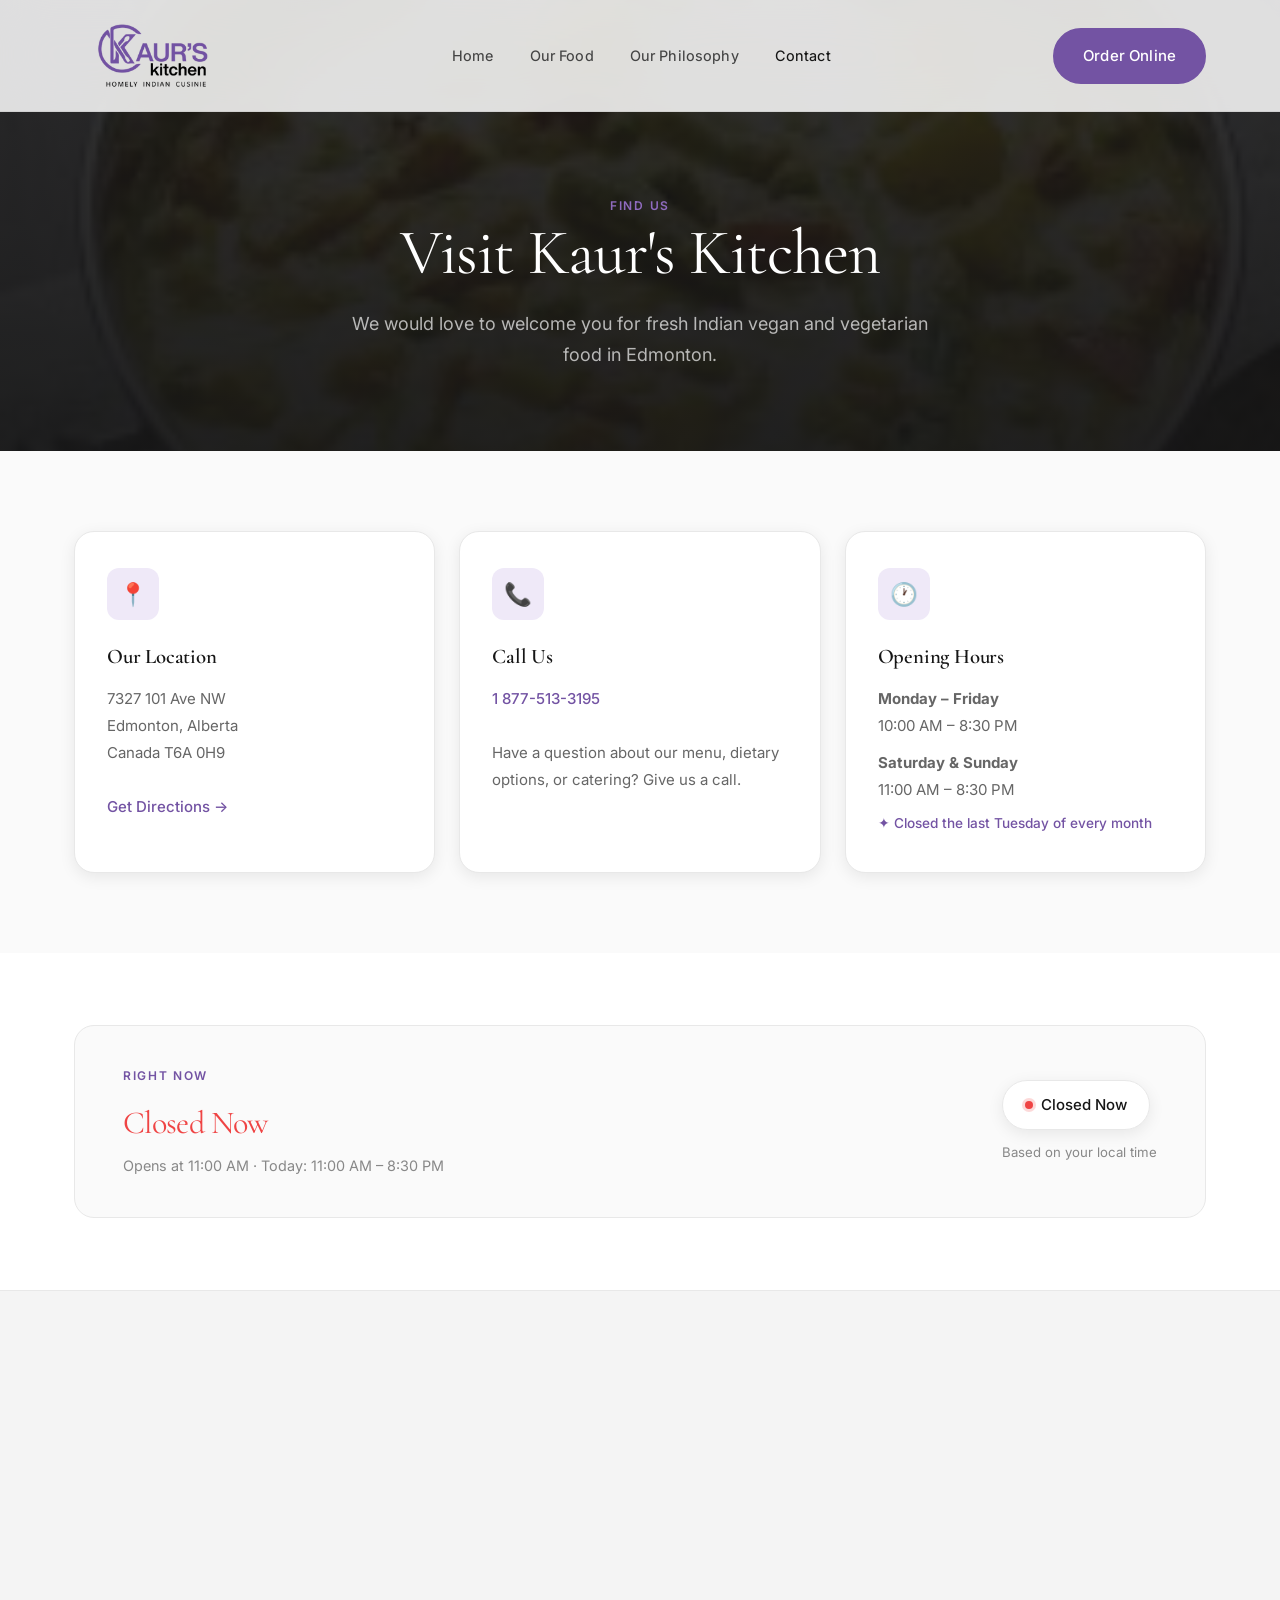
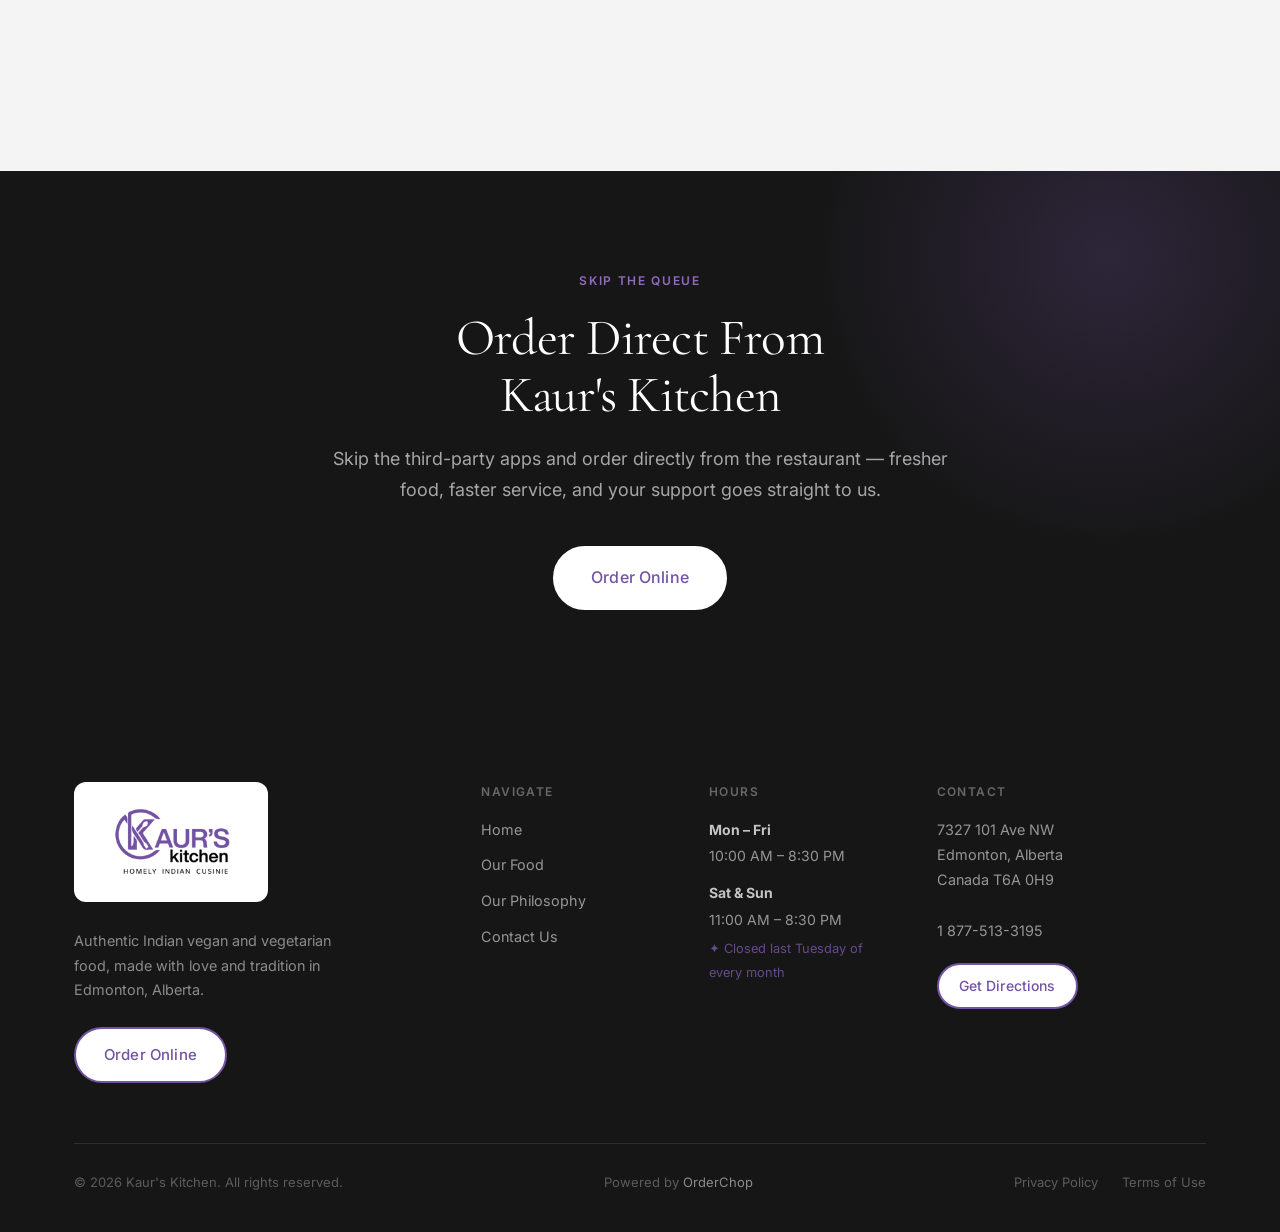
==== contact.html @ 526e94b9 "Add files via upload" ====
<!DOCTYPE html>
<html lang="en">
<head>
  <meta charset="UTF-8" />
  <meta name="viewport" content="width=device-width, initial-scale=1.0" />
  <meta name="description" content="Contact Kaur's Kitchen — Visit us at 7327 101 Ave NW, Edmonton, Alberta. Call 1 877-513-3195 or order online." />
  <meta name="theme-color" content="#7353A3" />

  <!-- Open Graph -->
  <meta property="og:type"        content="website" />
  <meta property="og:title"       content="Contact — Kaur's Kitchen" />
  <meta property="og:description" content="Visit us in Edmonton for fresh Indian vegan and vegetarian food. Find our address, hours, and get directions." />

  <title>Contact — Kaur's Kitchen</title>

  <link rel="stylesheet" href="style.css" />
  <link rel="preconnect" href="https://fonts.googleapis.com" />
  <link rel="preconnect" href="https://fonts.gstatic.com" crossorigin />
</head>
<body>

  <!-- =============================================
       NAVIGATION
       ============================================= -->
  <header>
    <nav class="nav" role="navigation" aria-label="Main navigation">
      <div class="nav__inner">

        <a href="index.html" class="nav__logo" aria-label="Kaur's Kitchen home">
          <img src="images/Kaurs Kitchen Logo.webp" alt="Kaur's Kitchen" class="nav__logo-img" />
        </a>

        <ul class="nav__links" role="list">
          <li><a href="index.html"             class="nav__link">Home</a></li>
          <li><a href="index.html#our-food"    class="nav__link">Our Food</a></li>
          <li><a href="index.html#our-philosophy" class="nav__link">Our Philosophy</a></li>
          <li><a href="contact.html"           class="nav__link" aria-current="page">Contact</a></li>
        </ul>

        <div class="nav__cta">
          <a href="https://app.orderchop.com/69f3a3f9e282db136ff66564/store"
             class="btn btn--primary"
             target="_blank"
             rel="noopener noreferrer"
             aria-label="Order online from Kaur's Kitchen">
            Order Online
          </a>
        </div>

        <button class="nav__hamburger"
                aria-label="Open navigation menu"
                aria-expanded="false"
                aria-controls="mobile-menu">
          <span></span>
          <span></span>
          <span></span>
        </button>

      </div>
    </nav>

    <!-- Mobile menu -->
    <div class="nav__mobile-menu" id="mobile-menu" role="dialog" aria-label="Mobile navigation">
      <a href="index.html"                class="nav__mobile-link">Home</a>
      <a href="index.html#our-food"       class="nav__mobile-link">Our Food</a>
      <a href="index.html#our-philosophy" class="nav__mobile-link">Our Philosophy</a>
      <a href="contact.html"              class="nav__mobile-link">Contact</a>
      <a href="https://app.orderchop.com/69f3a3f9e282db136ff66564/store"
         class="btn btn--primary btn--lg nav__mobile-cta"
         target="_blank"
         rel="noopener noreferrer">
        Order Online
      </a>
    </div>
  </header>

  <main>

    <!-- =============================================
         CONTACT HERO
         ============================================= -->
    <section class="contact-hero" aria-labelledby="contact-hero-heading">

      <div class="contact-hero__bg" aria-hidden="true">
        <img src="images/7.jpg" alt="" />
      </div>
      <div class="contact-hero__overlay" aria-hidden="true"></div>

      <div class="contact-hero__content">
        <span class="eyebrow">Find Us</span>
        <h1 class="headline headline--lg" id="contact-hero-heading">
          Visit Kaur's Kitchen
        </h1>
        <p class="body-lg">
          We would love to welcome you for fresh Indian vegan and vegetarian
          food in Edmonton.
        </p>
      </div>

    </section>

    <!-- =============================================
         CONTACT CARDS
         ============================================= -->
    <section class="contact-cards" aria-labelledby="contact-cards-heading">
      <div class="container">

        <h2 class="visually-hidden" id="contact-cards-heading">Contact Information</h2>

        <div class="contact-cards__grid">

          <!-- Address -->
          <div class="contact-card fade-up fade-up-delay-1">
            <div class="contact-card__icon" aria-hidden="true">📍</div>
            <h3 class="contact-card__title">Our Location</h3>
            <address class="contact-card__content" style="font-style:normal;">
              <p>7327 101 Ave NW</p>
              <p>Edmonton, Alberta</p>
              <p>Canada T6A 0H9</p>
              <br>
              <a href="https://maps.google.com/?q=7327+101+Ave+NW,+Edmonton,+AB+T6A+0H9"
                 target="_blank"
                 rel="noopener noreferrer"
                 aria-label="Get directions to Kaur's Kitchen on Google Maps">
                Get Directions →
              </a>
            </address>
          </div>

          <!-- Phone -->
          <div class="contact-card fade-up fade-up-delay-2">
            <div class="contact-card__icon" aria-hidden="true">📞</div>
            <h3 class="contact-card__title">Call Us</h3>
            <div class="contact-card__content">
              <p>
                <a href="tel:18775133195" aria-label="Call Kaur's Kitchen at 1 877-513-3195">
                  1 877-513-3195
                </a>
              </p>
              <br>
              <p>Have a question about our menu, dietary options, or catering? Give us a call.</p>
            </div>
          </div>

          <!-- Hours -->
          <div class="contact-card fade-up fade-up-delay-3">
            <div class="contact-card__icon" aria-hidden="true">🕐</div>
            <h3 class="contact-card__title">Opening Hours</h3>
            <div class="contact-card__content" aria-label="Restaurant opening hours">
              <p><strong>Monday – Friday</strong></p>
              <p>10:00 AM – 8:30 PM</p>
              <p style="margin-top:10px;"><strong>Saturday &amp; Sunday</strong></p>
              <p>11:00 AM – 8:30 PM</p>
              <span class="closed-note">✦ Closed the last Tuesday of every month</span>
            </div>
          </div>

        </div>
      </div>
    </section>

    <!-- =============================================
         DYNAMIC STATUS
         ============================================= -->
    <section class="contact-status" aria-label="Current restaurant status" aria-live="polite">
      <div class="container">
        <div class="contact-status__inner fade-up">

          <div class="contact-status__text">
            <span class="eyebrow">Right Now</span>
            <p class="contact-status__label is-closed" data-status-heading aria-live="polite">
              Checking…
            </p>
            <p class="contact-status__meta" data-status-detail></p>
          </div>

          <div class="contact-status__badge-wrap">
            <div class="status-badge status-badge--card"
                 data-status-badge
                 style="font-size:0.9375rem; padding:12px 22px;"
                 aria-live="polite">
              <span class="status-dot" data-status-dot aria-hidden="true"></span>
              <span data-status-label>Checking hours…</span>
            </div>
            <p style="margin-top: 12px; font-size:0.825rem; color:var(--gray-500); text-align:center;">
              Based on your local time
            </p>
          </div>

        </div>
      </div>
    </section>

    <!-- =============================================
         MAP
         ============================================= -->
    <section class="contact-map" aria-label="Map showing Kaur's Kitchen location">
      <iframe
        title="Kaur's Kitchen location map"
        loading="lazy"
        allowfullscreen
        referrerpolicy="no-referrer-when-downgrade"
        src="https://www.google.com/maps?q=7327+101+Ave+NW,+Edmonton,+AB+T6A+0H9,+Canada&output=embed">
      </iframe>
    </section>

    <!-- =============================================
         ORDER CTA
         ============================================= -->
    <section class="section order-cta" aria-labelledby="contact-order-heading">
      <div class="order-cta__bg-accent" aria-hidden="true"></div>
      <div class="container">
        <div class="order-cta__content fade-up">
          <span class="order-cta__eyebrow">Skip the Queue</span>
          <h2 class="headline" id="contact-order-heading">
            Order Direct From<br>Kaur's Kitchen
          </h2>
          <p class="body-lg">
            Skip the third-party apps and order directly from the restaurant —
            fresher food, faster service, and your support goes straight to us.
          </p>
          <a href="https://app.orderchop.com/69f3a3f9e282db136ff66564/store"
             class="btn btn--white btn--lg"
             target="_blank"
             rel="noopener noreferrer">
            Order Online
          </a>
        </div>
      </div>
    </section>

  </main>

  <!-- =============================================
       FOOTER
       ============================================= -->
  <footer class="footer" role="contentinfo">
    <div class="container">
      <div class="footer__grid">

        <div class="footer__brand">
          <div class="footer__logo-wrap">
            <a href="index.html" aria-label="Kaur's Kitchen home">
              <img src="images/Kaurs Kitchen Logo.webp" alt="Kaur's Kitchen" class="footer__logo-img" />
            </a>
          </div>
          <p class="footer__tagline">
            Authentic Indian vegan and vegetarian food, made with love and
            tradition in Edmonton, Alberta.
          </p>
          <a href="https://app.orderchop.com/69f3a3f9e282db136ff66564/store"
             class="btn btn--secondary"
             target="_blank"
             rel="noopener noreferrer">
            Order Online
          </a>
        </div>

        <div>
          <p class="footer__col-title">Navigate</p>
          <ul class="footer__links" role="list">
            <li><a href="index.html"                class="footer__link">Home</a></li>
            <li><a href="index.html#our-food"       class="footer__link">Our Food</a></li>
            <li><a href="index.html#our-philosophy" class="footer__link">Our Philosophy</a></li>
            <li><a href="contact.html"              class="footer__link">Contact Us</a></li>
          </ul>
        </div>

        <div>
          <p class="footer__col-title">Hours</p>
          <div class="footer__hours-list" aria-label="Opening hours">
            <p><strong style="color:rgba(255,255,255,0.75)">Mon – Fri</strong></p>
            <p>10:00 AM – 8:30 PM</p>
            <p style="margin-top:10px;"><strong style="color:rgba(255,255,255,0.75)">Sat &amp; Sun</strong></p>
            <p>11:00 AM – 8:30 PM</p>
            <p class="footer__hours-closed">✦ Closed last Tuesday of every month</p>
          </div>
        </div>

        <div>
          <p class="footer__col-title">Contact</p>
          <address class="footer__address" style="font-style:normal;">
            <p>7327 101 Ave NW</p>
            <p>Edmonton, Alberta</p>
            <p>Canada T6A 0H9</p>
            <br>
            <p><a href="tel:18775133195">1 877-513-3195</a></p>
          </address>
          <a href="https://maps.google.com/?q=7327+101+Ave+NW,+Edmonton,+AB+T6A+0H9"
             class="btn btn--secondary"
             target="_blank"
             rel="noopener noreferrer"
             style="font-size:0.875rem; padding:10px 20px;">
            Get Directions
          </a>
        </div>

      </div>

      <div class="footer__bottom">
        <p class="footer__copy">
          &copy; <span id="footer-year"></span> Kaur's Kitchen. All rights reserved.
        </p>
        <p class="footer__powered">
          Powered by <a href="https://orderchop.com/index.html" target="_blank" rel="noopener noreferrer">OrderChop</a>
        </p>
        <nav class="footer__legal" aria-label="Legal links">
          <a href="#">Privacy Policy</a>
          <a href="#">Terms of Use</a>
        </nav>
      </div>
    </div>
  </footer>

  <script src="script.js"></script>
  <script>
    document.getElementById('footer-year').textContent = new Date().getFullYear();
  </script>

</body>
</html>
---- style.css ----
/* =============================================
   Kaur's Kitchen — Shared Stylesheet
   ============================================= */

/* --- Google Fonts --- */
@import url('https://fonts.googleapis.com/css2?family=Cormorant+Garamond:ital,wght@0,300;0,400;0,500;0,600;0,700;1,400;1,600&family=Inter:wght@300;400;500;600&display=swap');

/* --- CSS Variables --- */
:root {
  --purple:        #7353A3;
  --purple-dark:   #5C4285;
  --purple-light:  #EFE9F8;
  --purple-mid:    #8F6BBF;
  --white:         #FFFFFF;
  --black:         #161616;
  --gray-50:       #FAFAFA;
  --gray-100:      #F4F4F4;
  --gray-200:      #E8E8E8;
  --gray-400:      #A0A0A0;
  --gray-500:      #888888;
  --gray-600:      #666666;
  --gray-700:      #444444;

  --font-heading:  'Cormorant Garamond', Georgia, serif;
  --font-body:     'Inter', -apple-system, BlinkMacSystemFont, 'Segoe UI', sans-serif;

  --radius-xs:  6px;
  --radius-sm:  12px;
  --radius-md:  20px;
  --radius-lg:  32px;
  --radius-xl:  48px;

  --shadow-xs:  0 1px 4px rgba(0,0,0,0.06);
  --shadow-sm:  0 4px 16px rgba(0,0,0,0.08);
  --shadow-md:  0 8px 32px rgba(0,0,0,0.12);
  --shadow-lg:  0 20px 60px rgba(0,0,0,0.16);
  --shadow-xl:  0 32px 80px rgba(0,0,0,0.20);

  --nav-height: 112px;
  --max-width:  1180px;

  --ease:       cubic-bezier(0.4, 0, 0.2, 1);
  --transition: 0.35s cubic-bezier(0.4, 0, 0.2, 1);
}

/* --- Reset --- */
*, *::before, *::after {
  box-sizing: border-box;
  margin: 0;
  padding: 0;
}

html {
  scroll-behavior: smooth;
  -webkit-text-size-adjust: 100%;
}

body {
  font-family: var(--font-body);
  font-size: 16px;
  line-height: 1.6;
  color: var(--black);
  background: var(--white);
  -webkit-font-smoothing: antialiased;
  -moz-osx-font-smoothing: grayscale;
  overflow-x: hidden;
}

img {
  display: block;
  max-width: 100%;
  height: auto;
}

a {
  text-decoration: none;
  color: inherit;
}

ul { list-style: none; }

/* --- Accessibility --- */
.visually-hidden {
  position: absolute;
  width: 1px;
  height: 1px;
  padding: 0;
  margin: -1px;
  overflow: hidden;
  clip: rect(0,0,0,0);
  white-space: nowrap;
  border: 0;
}

/* --- Container --- */
.container {
  max-width: var(--max-width);
  margin: 0 auto;
  padding: 0 24px;
}

/* --- Section Spacing --- */
.section {
  padding: 100px 0;
}

.section--sm {
  padding: 64px 0;
}

/* =============================================
   TYPOGRAPHY
   ============================================= */

.display {
  font-family: var(--font-heading);
  font-size: clamp(3rem, 6vw, 5.5rem);
  font-weight: 400;
  line-height: 1.08;
  letter-spacing: -0.02em;
  color: var(--black);
}

.headline {
  font-family: var(--font-heading);
  font-size: clamp(2.2rem, 4vw, 3.8rem);
  font-weight: 400;
  line-height: 1.1;
  letter-spacing: -0.015em;
  color: var(--black);
}

.headline--lg {
  font-size: clamp(2.6rem, 5vw, 4.8rem);
}

.subheadline {
  font-family: var(--font-heading);
  font-size: clamp(1.4rem, 2.5vw, 2rem);
  font-weight: 400;
  line-height: 1.3;
  letter-spacing: -0.01em;
}

.eyebrow {
  font-family: var(--font-body);
  font-size: 0.75rem;
  font-weight: 600;
  letter-spacing: 0.14em;
  text-transform: uppercase;
  color: var(--purple);
}

.body-lg {
  font-size: 1.125rem;
  line-height: 1.75;
  color: var(--gray-600);
}

.body-md {
  font-size: 1rem;
  line-height: 1.7;
  color: var(--gray-600);
}

/* =============================================
   BUTTONS
   ============================================= */

.btn {
  display: inline-flex;
  align-items: center;
  justify-content: center;
  gap: 8px;
  font-family: var(--font-body);
  font-size: 0.9375rem;
  font-weight: 500;
  letter-spacing: 0.01em;
  padding: 14px 28px;
  border-radius: 100px;
  border: 2px solid transparent;
  cursor: pointer;
  transition: var(--transition);
  white-space: nowrap;
  text-decoration: none;
  -webkit-tap-highlight-color: transparent;
}

.btn--primary {
  background: var(--purple);
  color: var(--white);
  border-color: var(--purple);
}

.btn--primary:hover {
  background: var(--purple-dark);
  border-color: var(--purple-dark);
  transform: translateY(-1px);
  box-shadow: 0 8px 24px rgba(115, 83, 163, 0.35);
}

.btn--secondary {
  background: var(--white);
  color: var(--purple);
  border-color: var(--purple);
}

.btn--secondary:hover {
  background: var(--purple-light);
  transform: translateY(-1px);
}

.btn--ghost-white {
  background: rgba(255,255,255,0.12);
  color: var(--white);
  border-color: rgba(255,255,255,0.5);
  backdrop-filter: blur(8px);
}

.btn--ghost-white:hover {
  background: rgba(255,255,255,0.22);
  border-color: rgba(255,255,255,0.8);
  transform: translateY(-1px);
}

.btn--white {
  background: var(--white);
  color: var(--purple);
  border-color: var(--white);
}

.btn--white:hover {
  background: var(--purple-light);
  transform: translateY(-1px);
}

.btn--lg {
  font-size: 1rem;
  padding: 17px 36px;
}

/* =============================================
   STATUS BADGE
   ============================================= */

.status-badge {
  display: inline-flex;
  align-items: center;
  gap: 8px;
  font-family: var(--font-body);
  font-size: 0.8125rem;
  font-weight: 500;
  padding: 8px 16px;
  border-radius: 100px;
  backdrop-filter: blur(12px);
  -webkit-backdrop-filter: blur(12px);
}

.status-badge--light {
  background: rgba(255,255,255,0.18);
  color: var(--white);
  border: 1px solid rgba(255,255,255,0.3);
}

.status-badge--card {
  background: var(--white);
  color: var(--black);
  border: 1px solid var(--gray-200);
  box-shadow: var(--shadow-sm);
}

.status-dot {
  width: 8px;
  height: 8px;
  border-radius: 50%;
  flex-shrink: 0;
}

.status-badge.is-open .status-dot {
  background: #22C55E;
  box-shadow: 0 0 0 3px rgba(34, 197, 94, 0.2);
  animation: pulse-green 2s ease-in-out infinite;
}

.status-badge.is-closed .status-dot,
.status-badge.is-closed-today .status-dot {
  background: #EF4444;
  box-shadow: 0 0 0 3px rgba(239, 68, 68, 0.2);
}

@keyframes pulse-green {
  0%, 100% { box-shadow: 0 0 0 3px rgba(34, 197, 94, 0.2); }
  50%       { box-shadow: 0 0 0 5px rgba(34, 197, 94, 0.1); }
}

.status-hours {
  font-size: 0.8125rem;
  color: var(--gray-500);
  margin-top: 6px;
}

/* =============================================
   NAVIGATION
   ============================================= */

.nav {
  position: fixed;
  top: 0;
  left: 0;
  right: 0;
  z-index: 1000;
  height: var(--nav-height);
  background: rgba(255,255,255,0.85);
  backdrop-filter: blur(24px) saturate(180%);
  -webkit-backdrop-filter: blur(24px) saturate(180%);
  border-bottom: 1px solid rgba(0,0,0,0.06);
  transition: box-shadow var(--transition);
}

.nav.is-scrolled {
  box-shadow: 0 2px 20px rgba(0,0,0,0.08);
}

.nav__inner {
  display: flex;
  align-items: center;
  justify-content: space-between;
  height: 100%;
  max-width: var(--max-width);
  margin: 0 auto;
  padding: 0 24px;
}

.nav__logo {
  display: inline-flex;
  align-items: center;
  text-decoration: none;
  flex-shrink: 0;
}

.nav__logo-img {
  height: 96px;
  width: auto;
  display: block;
}

/* Footer logo — sits on a white pill so the white-background image
   reads cleanly against the dark footer */
.footer__logo-wrap {
  display: inline-block;
  background: var(--white);
  border-radius: var(--radius-sm);
  padding: 10px 16px;
  margin-bottom: 20px;
}

.footer__logo-img {
  height: 100px;
  width: auto;
  display: block;
}

.nav__links {
  display: flex;
  align-items: center;
  gap: 36px;
}

.nav__link {
  font-size: 0.9rem;
  font-weight: 450;
  color: var(--gray-700);
  text-decoration: none;
  transition: color var(--transition);
  letter-spacing: 0.01em;
}

.nav__link:hover,
.nav__link.is-active {
  color: var(--black);
}

.nav__cta {
  display: flex;
  align-items: center;
  gap: 16px;
  flex-shrink: 0;
}

/* Mobile hamburger */
.nav__hamburger {
  display: none;
  flex-direction: column;
  gap: 5px;
  background: none;
  border: none;
  cursor: pointer;
  padding: 8px;
  -webkit-tap-highlight-color: transparent;
}

.nav__hamburger span {
  display: block;
  width: 24px;
  height: 2px;
  background: var(--black);
  border-radius: 2px;
  transition: var(--transition);
  transform-origin: center;
}

.nav__hamburger.is-open span:nth-child(1) {
  transform: translateY(7px) rotate(45deg);
}
.nav__hamburger.is-open span:nth-child(2) {
  opacity: 0;
  transform: scaleX(0);
}
.nav__hamburger.is-open span:nth-child(3) {
  transform: translateY(-7px) rotate(-45deg);
}

/* Mobile menu */
.nav__mobile-menu {
  display: none;
  position: fixed;
  top: var(--nav-height);
  left: 0;
  right: 0;
  background: rgba(255,255,255,0.97);
  backdrop-filter: blur(24px);
  -webkit-backdrop-filter: blur(24px);
  border-bottom: 1px solid var(--gray-200);
  padding: 24px;
  flex-direction: column;
  gap: 8px;
  z-index: 999;
  transform: translateY(-8px);
  opacity: 0;
  pointer-events: none;
  transition: opacity 0.25s var(--ease), transform 0.25s var(--ease);
}

.nav__mobile-menu.is-open {
  display: flex;
  opacity: 1;
  transform: translateY(0);
  pointer-events: all;
}

.nav__mobile-link {
  font-size: 1.1rem;
  font-weight: 450;
  color: var(--black);
  padding: 14px 0;
  border-bottom: 1px solid var(--gray-100);
  text-decoration: none;
  transition: color var(--transition);
}

.nav__mobile-link:hover {
  color: var(--purple);
}

.nav__mobile-cta {
  margin-top: 16px;
}

/* =============================================
   HERO SECTION
   ============================================= */

.hero {
  position: relative;
  min-height: 100vh;
  display: flex;
  align-items: center;
  overflow: hidden;
  background: var(--black);
}

.hero__bg {
  position: absolute;
  inset: 0;
  z-index: 0;
}

.hero__bg img {
  width: 100%;
  height: 100%;
  object-fit: cover;
  object-position: center;
  transform: scale(1.04);
  transition: transform 8s var(--ease);
}

.hero.is-loaded .hero__bg img {
  transform: scale(1);
}

.hero__overlay {
  position: absolute;
  inset: 0;
  background: linear-gradient(
    135deg,
    rgba(22, 22, 22, 0.72) 0%,
    rgba(22, 22, 22, 0.45) 55%,
    rgba(115, 83, 163, 0.18) 100%
  );
  z-index: 1;
}

.hero__content {
  position: relative;
  z-index: 2;
  width: 100%;
  max-width: var(--max-width);
  margin: 0 auto;
  padding: calc(var(--nav-height) + 60px) 24px 80px;
}

.hero__inner {
  max-width: 680px;
}

.hero__eyebrow {
  display: inline-block;
  color: rgba(255,255,255,0.75);
  letter-spacing: 0.15em;
  font-size: 0.75rem;
  font-weight: 600;
  text-transform: uppercase;
  margin-bottom: 24px;
}

.hero__title {
  font-family: var(--font-heading);
  font-size: clamp(2.8rem, 6vw, 5rem);
  font-weight: 400;
  line-height: 1.07;
  letter-spacing: -0.025em;
  color: var(--white);
  margin-bottom: 24px;
}

.hero__title em {
  font-style: italic;
  color: rgba(255,255,255,0.9);
}

.hero__subtitle {
  font-size: clamp(1rem, 1.8vw, 1.175rem);
  line-height: 1.7;
  color: rgba(255,255,255,0.78);
  margin-bottom: 40px;
  max-width: 540px;
}

.hero__actions {
  display: flex;
  flex-wrap: wrap;
  gap: 12px;
  margin-bottom: 48px;
}

.hero__status {
  display: flex;
  align-items: center;
  gap: 12px;
  flex-wrap: wrap;
}

/* =============================================
   TRUST BAR / FEATURES STRIP
   ============================================= */

.trust-bar {
  padding: 0;
  background: var(--gray-50);
  border-bottom: 1px solid var(--gray-200);
}

.trust-bar__inner {
  display: flex;
  align-items: center;
  justify-content: center;
  gap: 0;
  padding: 20px 24px;
  max-width: var(--max-width);
  margin: 0 auto;
  flex-wrap: wrap;
}

.trust-item {
  display: flex;
  align-items: center;
  gap: 10px;
  padding: 8px 28px;
  border-right: 1px solid var(--gray-200);
}

.trust-item:last-child {
  border-right: none;
}

.trust-item__icon {
  font-size: 1.25rem;
  flex-shrink: 0;
}

.trust-item__text {
  font-size: 0.875rem;
  font-weight: 500;
  color: var(--gray-700);
  letter-spacing: 0.01em;
}

/* =============================================
   FEATURED DISHES
   ============================================= */

.dishes {
  background: var(--white);
}

.section-header {
  margin-bottom: 64px;
}

.section-header--center {
  text-align: center;
  max-width: 640px;
  margin-left: auto;
  margin-right: auto;
  margin-bottom: 64px;
}

.section-header .eyebrow {
  display: block;
  margin-bottom: 16px;
}

.section-header .headline {
  margin-bottom: 20px;
}

.section-header .body-lg {
  max-width: 540px;
  margin: 0 auto;
}

.dishes__grid {
  display: grid;
  grid-template-columns: repeat(4, 1fr);
  gap: 20px;
}

.dish-card {
  background: var(--white);
  border-radius: var(--radius-md);
  overflow: hidden;
  border: 1px solid var(--gray-200);
  transition: transform var(--transition), box-shadow var(--transition);
  cursor: default;
}

.dish-card:hover {
  transform: translateY(-6px);
  box-shadow: var(--shadow-lg);
}

.dish-card__image {
  width: 100%;
  height: 240px;
  overflow: hidden;
  background: var(--gray-100);
  position: relative;
}

.dish-card__image img {
  width: 100%;
  height: 100%;
  object-fit: cover;
  object-position: center;
  transition: transform 0.6s var(--ease);
}

.dish-card:hover .dish-card__image img {
  transform: scale(1.06);
}

.dish-card__body {
  padding: 20px 22px 24px;
}

.dish-card__tag {
  font-size: 0.7rem;
  font-weight: 600;
  letter-spacing: 0.1em;
  text-transform: uppercase;
  color: var(--purple);
  margin-bottom: 8px;
}

.dish-card__name {
  font-family: var(--font-heading);
  font-size: 1.375rem;
  font-weight: 500;
  color: var(--black);
  line-height: 1.2;
  margin-bottom: 8px;
  letter-spacing: -0.01em;
}

.dish-card__desc {
  font-size: 0.875rem;
  color: var(--gray-600);
  line-height: 1.6;
}

/* =============================================
   PHILOSOPHY SECTION
   ============================================= */

.philosophy {
  background: var(--gray-50);
  overflow: hidden;
}

.philosophy__inner {
  display: grid;
  grid-template-columns: 1fr 1fr;
  gap: 0;
  align-items: stretch;
  min-height: 580px;
  border-radius: var(--radius-lg);
  overflow: hidden;
  box-shadow: var(--shadow-lg);
}

.philosophy__image {
  position: relative;
  overflow: hidden;
}

.philosophy__image img {
  width: 100%;
  height: 100%;
  object-fit: cover;
  object-position: center;
}

.philosophy__content {
  background: var(--black);
  color: var(--white);
  padding: 72px 64px;
  display: flex;
  flex-direction: column;
  justify-content: center;
}

.philosophy__content .eyebrow {
  color: var(--purple-mid);
  margin-bottom: 20px;
}

.philosophy__content .headline {
  color: var(--white);
  margin-bottom: 28px;
}

.philosophy__content .body-lg {
  color: rgba(255,255,255,0.68);
  margin-bottom: 0;
  max-width: 420px;
}

.philosophy__accent {
  display: block;
  width: 48px;
  height: 3px;
  background: var(--purple);
  border-radius: 2px;
  margin-top: 32px;
}

/* =============================================
   CHEF SECTION
   ============================================= */

.chef {
  background: var(--white);
}

.chef__inner {
  display: grid;
  grid-template-columns: 1fr 1fr;
  gap: 80px;
  align-items: center;
}

.chef__image-wrap {
  position: relative;
}

.chef__image {
  width: 100%;
  aspect-ratio: 4 / 5;
  border-radius: var(--radius-lg);
  overflow: hidden;
  box-shadow: var(--shadow-xl);
}

.chef__image img {
  width: 100%;
  height: 100%;
  object-fit: cover;
  object-position: center top;
}

.chef__badge {
  position: absolute;
  bottom: -20px;
  right: -20px;
  background: var(--purple);
  color: var(--white);
  border-radius: var(--radius-md);
  padding: 20px 24px;
  box-shadow: var(--shadow-md);
  max-width: 200px;
}

.chef__badge-title {
  font-family: var(--font-heading);
  font-size: 1.125rem;
  font-weight: 600;
  line-height: 1.2;
  margin-bottom: 4px;
}

.chef__badge-sub {
  font-size: 0.8rem;
  opacity: 0.8;
}

.chef__content .eyebrow {
  display: block;
  margin-bottom: 20px;
}

.chef__content .headline {
  margin-bottom: 28px;
}

.chef__content .body-lg {
  margin-bottom: 36px;
}

.chef__quote {
  border-left: 3px solid var(--purple);
  padding-left: 24px;
  margin-top: 32px;
}

.chef__quote p {
  font-family: var(--font-heading);
  font-size: 1.3rem;
  font-style: italic;
  line-height: 1.5;
  color: var(--gray-700);
}

/* =============================================
   ORDER CTA SECTION
   ============================================= */

.order-cta {
  background: var(--black);
  position: relative;
  overflow: hidden;
}

.order-cta__bg-accent {
  position: absolute;
  top: -40%;
  right: -10%;
  width: 600px;
  height: 600px;
  background: radial-gradient(circle, rgba(115, 83, 163, 0.25) 0%, transparent 70%);
  pointer-events: none;
}

.order-cta__content {
  position: relative;
  z-index: 1;
  text-align: center;
  max-width: 660px;
  margin: 0 auto;
}

.order-cta__eyebrow {
  display: block;
  color: var(--purple-mid);
  letter-spacing: 0.14em;
  font-size: 0.75rem;
  font-weight: 600;
  text-transform: uppercase;
  margin-bottom: 20px;
}

.order-cta .headline {
  color: var(--white);
  margin-bottom: 20px;
}

.order-cta .body-lg {
  color: rgba(255,255,255,0.62);
  margin-bottom: 40px;
}

/* =============================================
   HOURS SECTION (Homepage)
   ============================================= */

.hours-bar {
  background: var(--purple-light);
  padding: 48px 0;
}

.hours-bar__inner {
  display: flex;
  align-items: center;
  justify-content: space-between;
  gap: 32px;
  flex-wrap: wrap;
}

.hours-bar__left .subheadline {
  color: var(--black);
  font-size: 1.5rem;
  margin-bottom: 8px;
}

.hours-bar__table {
  font-size: 0.9rem;
  color: var(--gray-700);
  line-height: 1.9;
}

.hours-bar__table .closed-note {
  color: var(--purple);
  font-weight: 500;
}

.hours-bar__status {
  flex-shrink: 0;
}

/* =============================================
   FOOTER
   ============================================= */

.footer {
  background: var(--black);
  color: rgba(255,255,255,0.55);
  padding: 72px 0 40px;
}

.footer__grid {
  display: grid;
  grid-template-columns: 2fr 1fr 1fr 1.5fr;
  gap: 48px;
  margin-bottom: 60px;
}

.footer__brand .nav__logo {
  display: inline-block;
  margin-bottom: 16px;
  font-size: 1.5rem;
  color: var(--white);
}

.footer__tagline {
  font-size: 0.9rem;
  line-height: 1.7;
  color: rgba(255,255,255,0.5);
  max-width: 260px;
  margin-bottom: 24px;
}

.footer__col-title {
  font-family: var(--font-body);
  font-size: 0.75rem;
  font-weight: 600;
  letter-spacing: 0.12em;
  text-transform: uppercase;
  color: rgba(255,255,255,0.35);
  margin-bottom: 16px;
}

.footer__links {
  display: flex;
  flex-direction: column;
  gap: 10px;
}

.footer__link {
  font-size: 0.9rem;
  color: rgba(255,255,255,0.55);
  text-decoration: none;
  transition: color var(--transition);
}

.footer__link:hover {
  color: var(--white);
}

.footer__address {
  font-size: 0.9rem;
  line-height: 1.75;
  color: rgba(255,255,255,0.55);
  margin-bottom: 20px;
}

.footer__address a {
  color: rgba(255,255,255,0.55);
  transition: color var(--transition);
}

.footer__address a:hover {
  color: var(--white);
}

.footer__hours-list {
  font-size: 0.875rem;
  line-height: 1.9;
  color: rgba(255,255,255,0.55);
}

.footer__hours-closed {
  color: rgba(115, 83, 163, 0.85);
  font-size: 0.8rem;
  margin-top: 4px;
}

.footer__bottom {
  border-top: 1px solid rgba(255,255,255,0.1);
  padding-top: 28px;
  display: flex;
  align-items: center;
  justify-content: space-between;
  flex-wrap: wrap;
  gap: 12px;
}

.footer__copy {
  font-size: 0.8125rem;
  color: rgba(255,255,255,0.3);
}

.footer__powered {
  font-size: 0.8125rem;
  color: rgba(255,255,255,0.3);
}

.footer__powered a {
  color: rgba(255,255,255,0.5);
  text-decoration: none;
  transition: color var(--transition);
}

.footer__powered a:hover {
  color: var(--white);
}

.footer__legal {
  display: flex;
  gap: 24px;
}

.footer__legal a {
  font-size: 0.8125rem;
  color: rgba(255,255,255,0.3);
  text-decoration: none;
  transition: color var(--transition);
}

.footer__legal a:hover {
  color: rgba(255,255,255,0.6);
}

/* =============================================
   CONTACT PAGE SPECIFIC
   ============================================= */

.contact-hero {
  background: var(--black);
  padding: calc(var(--nav-height) + 80px) 0 80px;
  position: relative;
  overflow: hidden;
}

.contact-hero__bg {
  position: absolute;
  inset: 0;
}

.contact-hero__bg img {
  width: 100%;
  height: 100%;
  object-fit: cover;
  object-position: center;
  opacity: 0.3;
}

.contact-hero__overlay {
  position: absolute;
  inset: 0;
  background: linear-gradient(
    to bottom,
    rgba(22,22,22,0.6) 0%,
    rgba(22,22,22,0.85) 100%
  );
}

.contact-hero__content {
  position: relative;
  z-index: 1;
  text-align: center;
  max-width: 640px;
  margin: 0 auto;
  padding: 0 24px;
}

.contact-hero__content .eyebrow {
  color: var(--purple-mid);
  margin-bottom: 20px;
}

.contact-hero__content .headline {
  color: var(--white);
  margin-bottom: 20px;
}

.contact-hero__content .body-lg {
  color: rgba(255,255,255,0.68);
}

/* Contact cards */
.contact-cards {
  background: var(--gray-50);
  padding: 80px 0;
}

.contact-cards__grid {
  display: grid;
  grid-template-columns: repeat(3, 1fr);
  gap: 24px;
}

.contact-card {
  background: var(--white);
  border-radius: var(--radius-md);
  padding: 36px 32px;
  border: 1px solid var(--gray-200);
  box-shadow: var(--shadow-sm);
  transition: transform var(--transition), box-shadow var(--transition);
}

.contact-card:hover {
  transform: translateY(-4px);
  box-shadow: var(--shadow-md);
}

.contact-card__icon {
  width: 52px;
  height: 52px;
  background: var(--purple-light);
  border-radius: var(--radius-sm);
  display: flex;
  align-items: center;
  justify-content: center;
  font-size: 1.4rem;
  margin-bottom: 20px;
}

.contact-card__title {
  font-family: var(--font-heading);
  font-size: 1.3rem;
  font-weight: 600;
  color: var(--black);
  margin-bottom: 12px;
  letter-spacing: -0.01em;
}

.contact-card__content {
  font-size: 0.9375rem;
  line-height: 1.8;
  color: var(--gray-600);
}

.contact-card__content a {
  color: var(--purple);
  text-decoration: none;
  transition: color var(--transition);
  font-weight: 500;
}

.contact-card__content a:hover {
  color: var(--purple-dark);
  text-decoration: underline;
}

.contact-card__content .closed-note {
  display: block;
  margin-top: 8px;
  font-size: 0.85rem;
  color: var(--purple);
  font-weight: 500;
}

/* Dynamic status on contact page */
.contact-status {
  background: var(--white);
  padding: 72px 0;
  border-bottom: 1px solid var(--gray-200);
}

.contact-status__inner {
  display: flex;
  align-items: center;
  justify-content: space-between;
  gap: 40px;
  background: var(--gray-50);
  border: 1px solid var(--gray-200);
  border-radius: var(--radius-md);
  padding: 40px 48px;
  flex-wrap: wrap;
}

.contact-status__text .eyebrow {
  display: block;
  margin-bottom: 12px;
}

.contact-status__label {
  font-family: var(--font-heading);
  font-size: 2rem;
  font-weight: 400;
  letter-spacing: -0.02em;
  margin-bottom: 6px;
}

.contact-status__label.is-open  { color: #22C55E; }
.contact-status__label.is-closed { color: #EF4444; }
.contact-status__label.is-closed-today { color: #EF4444; }

.contact-status__meta {
  font-size: 0.9rem;
  color: var(--gray-500);
}

.contact-status__badge-wrap {
  flex-shrink: 0;
}

/* Map */
.contact-map {
  padding: 0;
  background: var(--gray-100);
}

.contact-map iframe {
  display: block;
  width: 100%;
  height: 480px;
  border: none;
  filter: grayscale(20%);
}

/* =============================================
   SCROLL ANIMATION
   ============================================= */

.fade-up {
  opacity: 0;
  transform: translateY(32px);
  transition: opacity 0.7s var(--ease), transform 0.7s var(--ease);
}

.fade-up.is-visible {
  opacity: 1;
  transform: translateY(0);
}

.fade-up-delay-1 { transition-delay: 0.1s; }
.fade-up-delay-2 { transition-delay: 0.2s; }
.fade-up-delay-3 { transition-delay: 0.3s; }
.fade-up-delay-4 { transition-delay: 0.4s; }

/* =============================================
   RESPONSIVE — Tablet (≤ 1024px)
   ============================================= */

@media (max-width: 1024px) {
  .dishes__grid {
    grid-template-columns: repeat(2, 1fr);
  }

  .philosophy__content {
    padding: 48px 44px;
  }

  .chef__inner {
    gap: 56px;
  }

  .footer__grid {
    grid-template-columns: 1fr 1fr;
  }
}

/* =============================================
   RESPONSIVE — Mobile (≤ 768px)
   ============================================= */

@media (max-width: 768px) {
  :root {
    --nav-height: 90px;
  }

  .section {
    padding: 72px 0;
  }

  /* Nav */
  .nav__links,
  .nav__cta {
    display: none;
  }

  .nav__hamburger {
    display: flex;
  }

  /* Hero */
  .hero__actions {
    gap: 10px;
  }

  .hero__actions .btn--lg {
    padding: 15px 28px;
    font-size: 0.9375rem;
  }

  /* Trust bar */
  .trust-bar__inner {
    gap: 0;
  }

  .trust-item {
    padding: 10px 16px;
    border-right: none;
    border-bottom: 1px solid var(--gray-200);
    width: 100%;
  }

  .trust-item:last-child {
    border-bottom: none;
  }

  /* Dishes */
  .dishes__grid {
    grid-template-columns: 1fr 1fr;
    gap: 16px;
  }

  .dish-card__image {
    height: 180px;
  }

  /* Philosophy */
  .philosophy__inner {
    grid-template-columns: 1fr;
    border-radius: var(--radius-md);
  }

  .philosophy__image {
    height: 280px;
  }

  .philosophy__content {
    padding: 44px 32px;
  }

  .philosophy__content .body-lg {
    max-width: 100%;
  }

  /* Chef */
  .chef__inner {
    grid-template-columns: 1fr;
    gap: 40px;
  }

  .chef__badge {
    right: 16px;
    bottom: -16px;
  }

  .chef__image {
    aspect-ratio: 4 / 3;
  }

  /* Hours bar */
  .hours-bar__inner {
    flex-direction: column;
    align-items: flex-start;
  }

  /* Footer */
  .footer__grid {
    grid-template-columns: 1fr;
    gap: 36px;
  }

  .footer__bottom {
    flex-direction: column;
    align-items: flex-start;
  }

  /* Contact */
  .contact-cards__grid {
    grid-template-columns: 1fr;
  }

  .contact-status__inner {
    padding: 28px 24px;
    flex-direction: column;
    align-items: flex-start;
  }
}

/* =============================================
   RESPONSIVE — Small Mobile (≤ 480px)
   ============================================= */

@media (max-width: 480px) {
  .dishes__grid {
    grid-template-columns: 1fr;
  }

  .hero__title {
    font-size: 2.6rem;
  }

  .hero__actions {
    flex-direction: column;
    align-items: flex-start;
  }

  .contact-map iframe {
    height: 320px;
  }
}
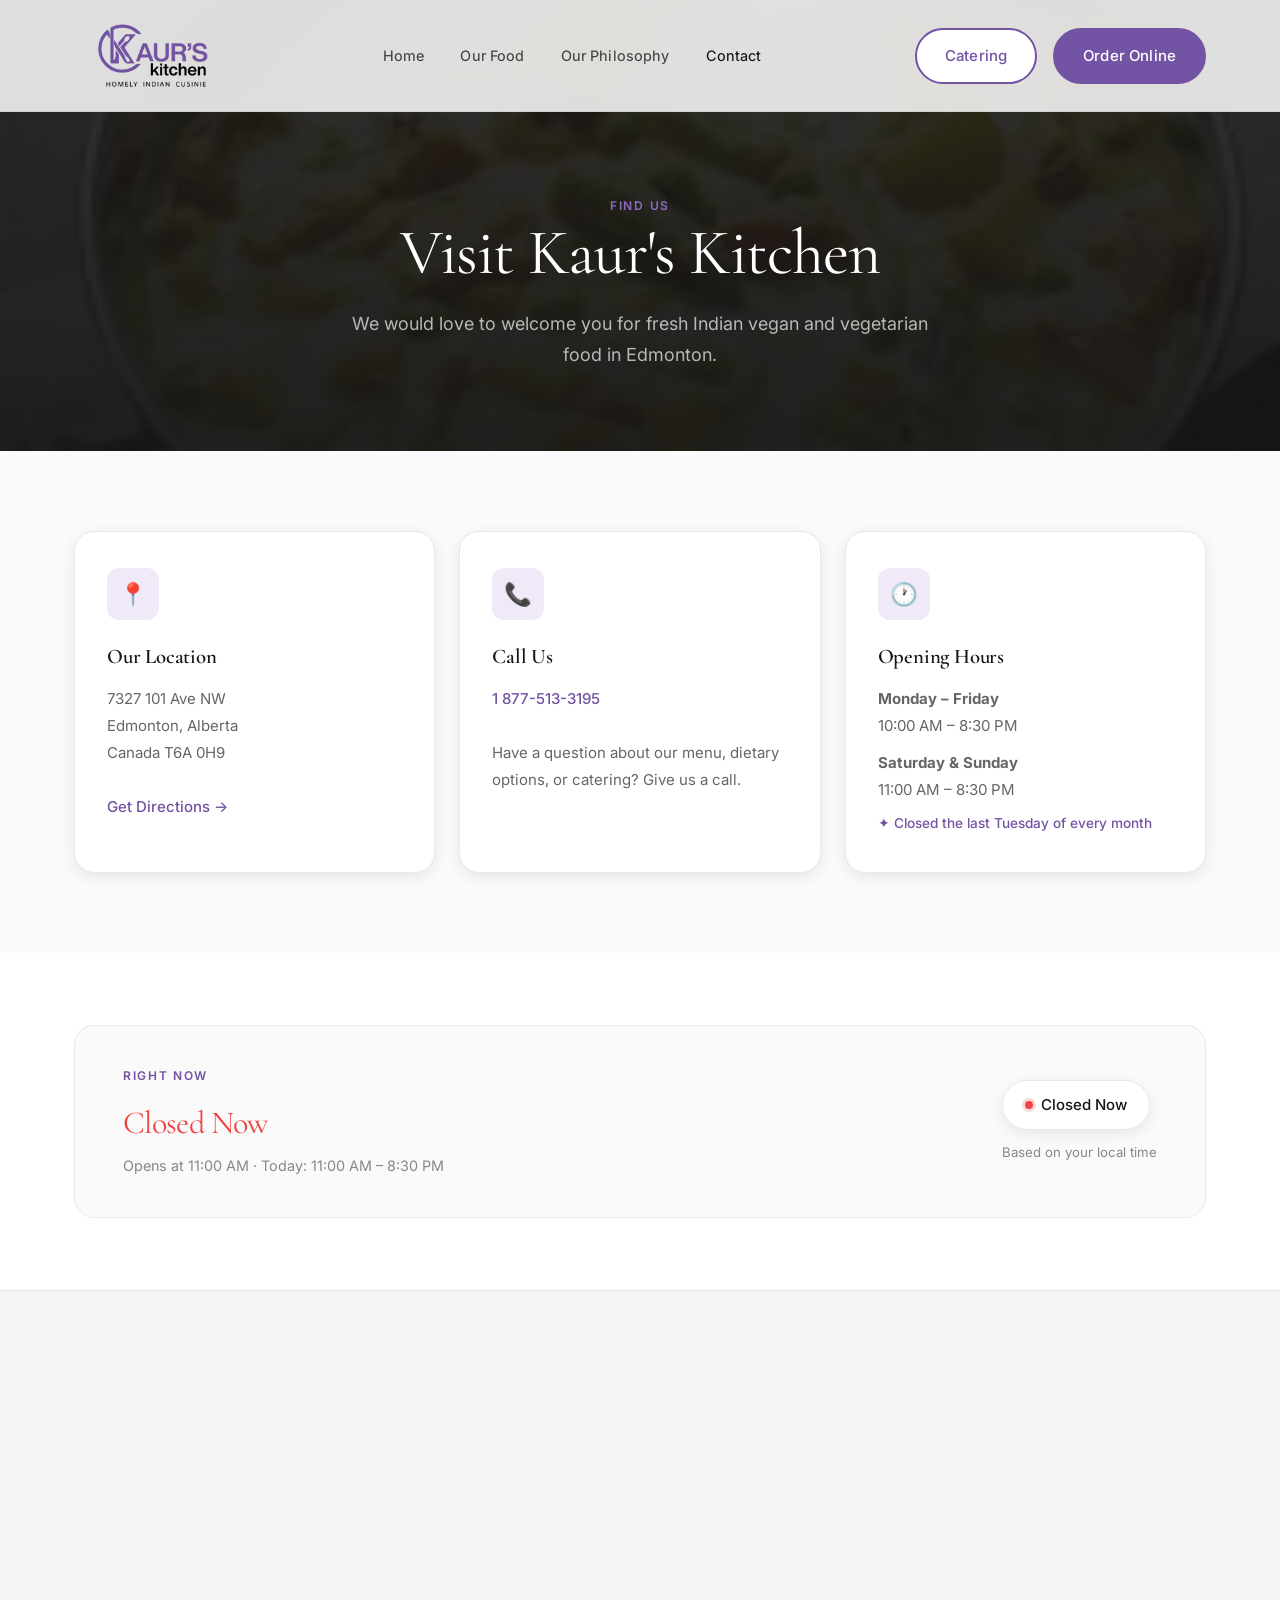
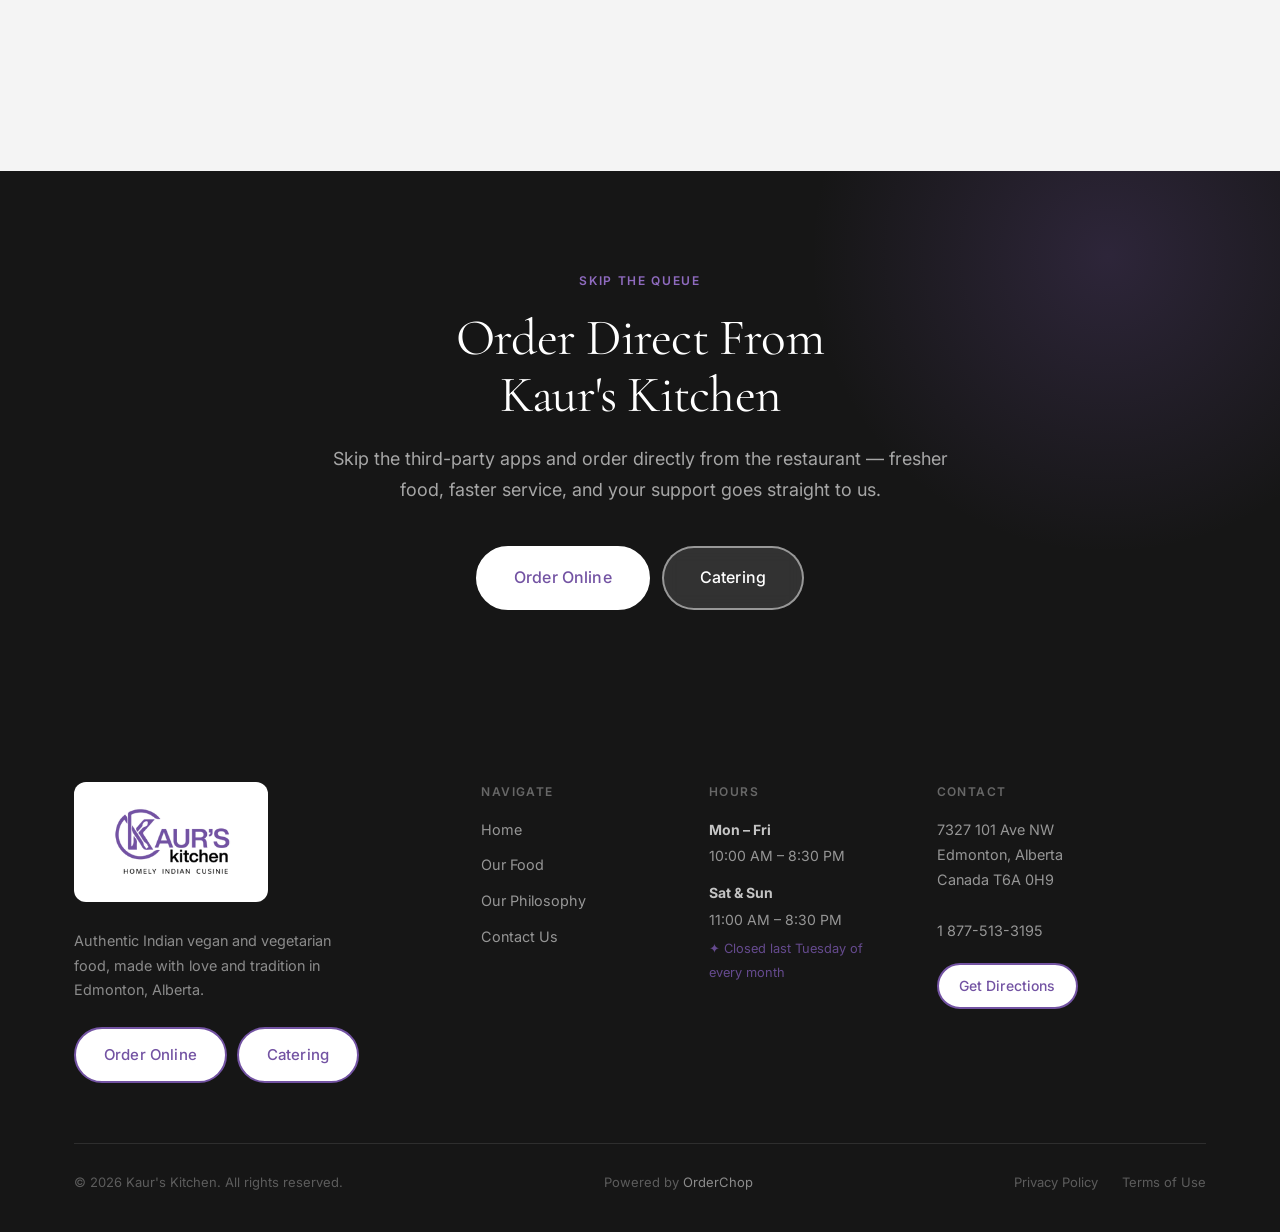
==== commit dd0efc01: "v2" ====
--- a/contact.html
+++ b/contact.html
@@ -38,6 +38,13 @@
         </ul>
 
         <div class="nav__cta">
+          <a href="https://app.orderchop.com/69f3a3f9e282db136ff66564/catering"
+             class="btn btn--secondary"
+             target="_blank"
+             rel="noopener noreferrer"
+             aria-label="Catering enquiries for Kaur's Kitchen">
+            Catering
+          </a>
           <a href="https://app.orderchop.com/69f3a3f9e282db136ff66564/store"
              class="btn btn--primary"
              target="_blank"
@@ -65,6 +72,12 @@
       <a href="index.html#our-food"       class="nav__mobile-link">Our Food</a>
       <a href="index.html#our-philosophy" class="nav__mobile-link">Our Philosophy</a>
       <a href="contact.html"              class="nav__mobile-link">Contact</a>
+      <a href="https://app.orderchop.com/69f3a3f9e282db136ff66564/catering"
+         class="btn btn--secondary btn--lg nav__mobile-cta"
+         target="_blank"
+         rel="noopener noreferrer">
+        Catering
+      </a>
       <a href="https://app.orderchop.com/69f3a3f9e282db136ff66564/store"
          class="btn btn--primary btn--lg nav__mobile-cta"
          target="_blank"
@@ -219,12 +232,20 @@
             Skip the third-party apps and order directly from the restaurant —
             fresher food, faster service, and your support goes straight to us.
           </p>
-          <a href="https://app.orderchop.com/69f3a3f9e282db136ff66564/store"
-             class="btn btn--white btn--lg"
-             target="_blank"
-             rel="noopener noreferrer">
-            Order Online
-          </a>
+          <div style="display:flex; gap:12px; justify-content:center; flex-wrap:wrap;">
+            <a href="https://app.orderchop.com/69f3a3f9e282db136ff66564/store"
+               class="btn btn--white btn--lg"
+               target="_blank"
+               rel="noopener noreferrer">
+              Order Online
+            </a>
+            <a href="https://app.orderchop.com/69f3a3f9e282db136ff66564/catering"
+               class="btn btn--ghost-white btn--lg"
+               target="_blank"
+               rel="noopener noreferrer">
+              Catering
+            </a>
+          </div>
         </div>
       </div>
     </section>
@@ -248,12 +269,20 @@
             Authentic Indian vegan and vegetarian food, made with love and
             tradition in Edmonton, Alberta.
           </p>
-          <a href="https://app.orderchop.com/69f3a3f9e282db136ff66564/store"
-             class="btn btn--secondary"
-             target="_blank"
-             rel="noopener noreferrer">
-            Order Online
-          </a>
+          <div style="display:flex; gap:10px; flex-wrap:wrap;">
+            <a href="https://app.orderchop.com/69f3a3f9e282db136ff66564/store"
+               class="btn btn--secondary"
+               target="_blank"
+               rel="noopener noreferrer">
+              Order Online
+            </a>
+            <a href="https://app.orderchop.com/69f3a3f9e282db136ff66564/catering"
+               class="btn btn--secondary"
+               target="_blank"
+               rel="noopener noreferrer">
+              Catering
+            </a>
+          </div>
         </div>
 
         <div>
--- a/style.css
+++ b/style.css
@@ -1279,6 +1279,82 @@
 }
 
 /* =============================================
+   CATERING SECTION
+   ============================================= */
+
+.catering-section {
+  background: var(--purple-light);
+}
+
+.catering-section__inner {
+  display: grid;
+  grid-template-columns: 1fr 1fr;
+  gap: 80px;
+  align-items: center;
+}
+
+.catering-section__content .eyebrow {
+  display: block;
+  margin-bottom: 16px;
+}
+
+.catering-section__content .headline {
+  margin-bottom: 20px;
+}
+
+.catering-section__content .body-lg {
+  margin-bottom: 32px;
+  max-width: 440px;
+}
+
+.catering-features {
+  display: flex;
+  flex-direction: column;
+  gap: 16px;
+}
+
+.catering-feature {
+  display: flex;
+  align-items: center;
+  gap: 18px;
+  background: var(--white);
+  border-radius: var(--radius-sm);
+  padding: 20px 24px;
+  box-shadow: var(--shadow-sm);
+  border: 1px solid var(--gray-200);
+  transition: transform var(--transition), box-shadow var(--transition);
+}
+
+.catering-feature:hover {
+  transform: translateX(4px);
+  box-shadow: var(--shadow-md);
+}
+
+.catering-feature__icon {
+  font-size: 1.5rem;
+  flex-shrink: 0;
+}
+
+.catering-feature__text {
+  font-weight: 500;
+  color: var(--black);
+  font-size: 0.9375rem;
+}
+
+.catering-feature__sub {
+  font-size: 0.8125rem;
+  color: var(--gray-500);
+  margin-top: 2px;
+}
+
+@media (max-width: 768px) {
+  .catering-section__inner {
+    grid-template-columns: 1fr;
+    gap: 40px;
+  }
+}
+
+/* =============================================
    SCROLL ANIMATION
    ============================================= */
 
